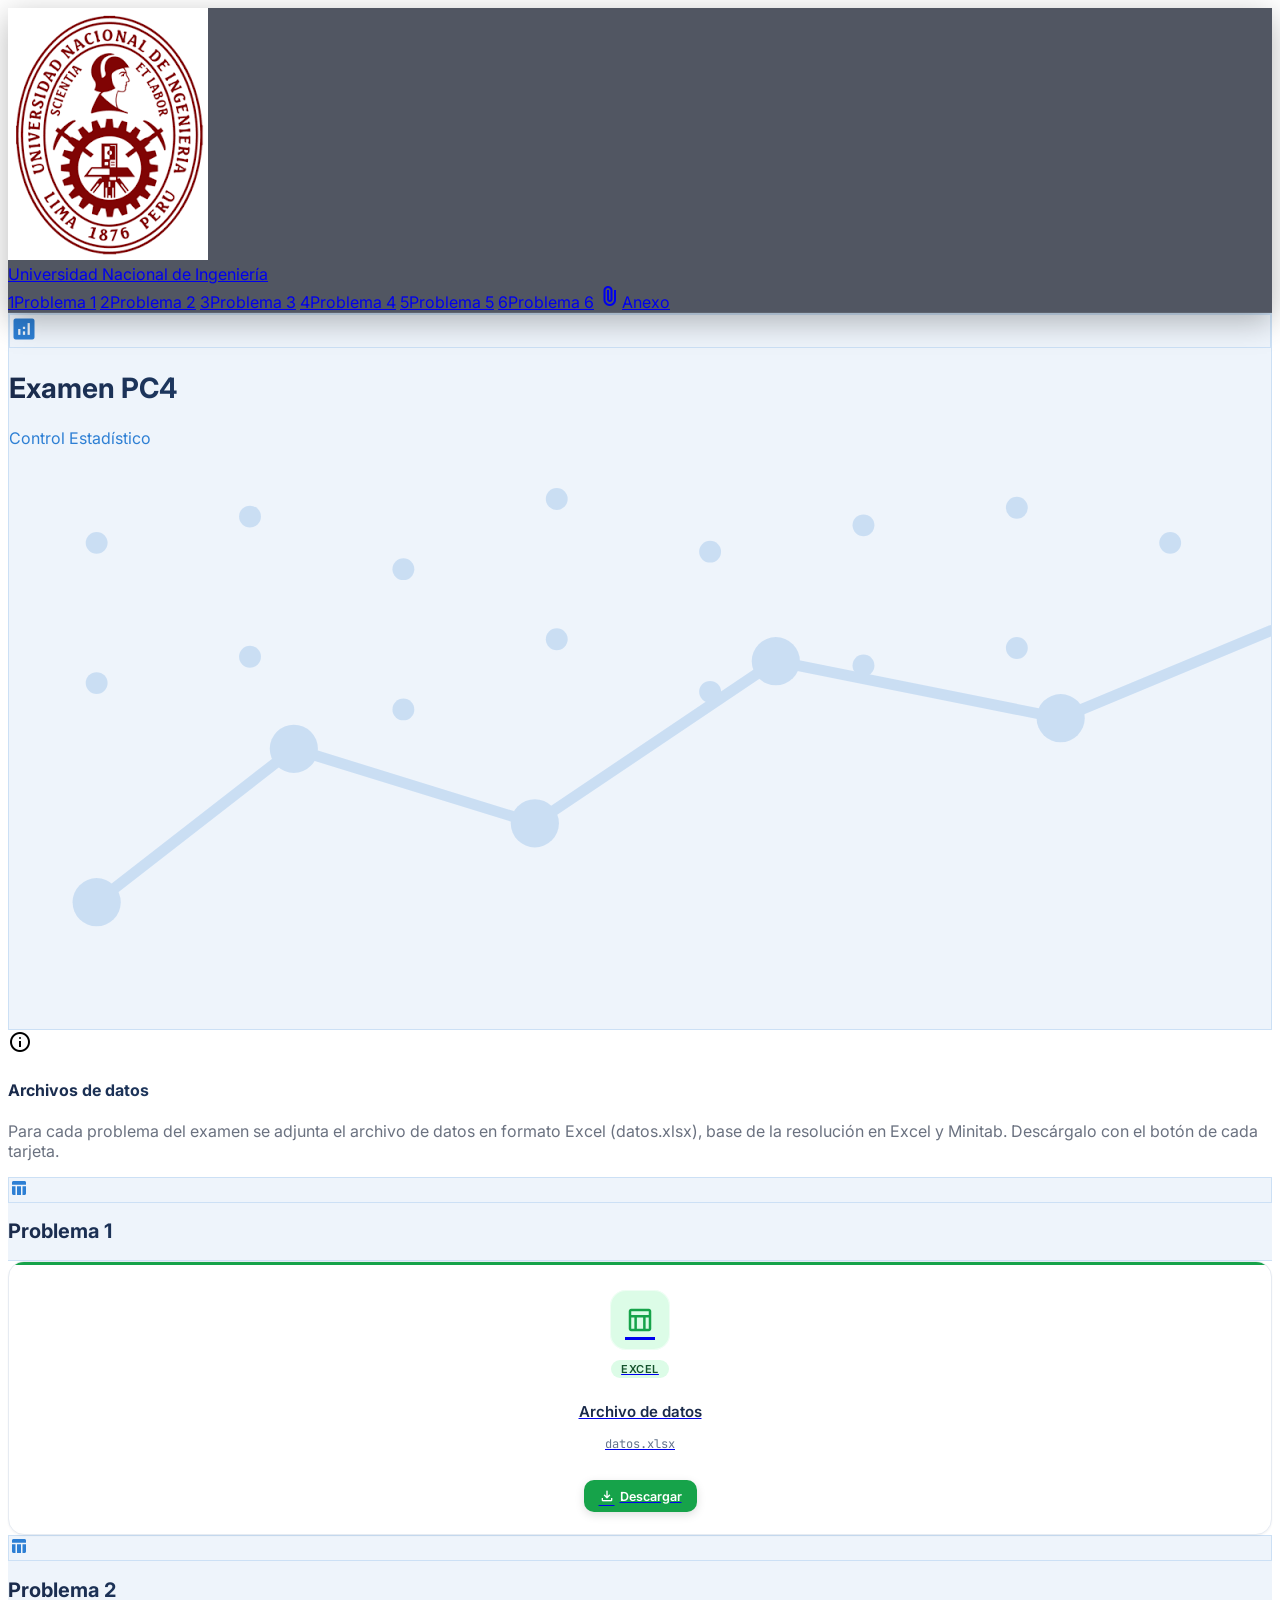
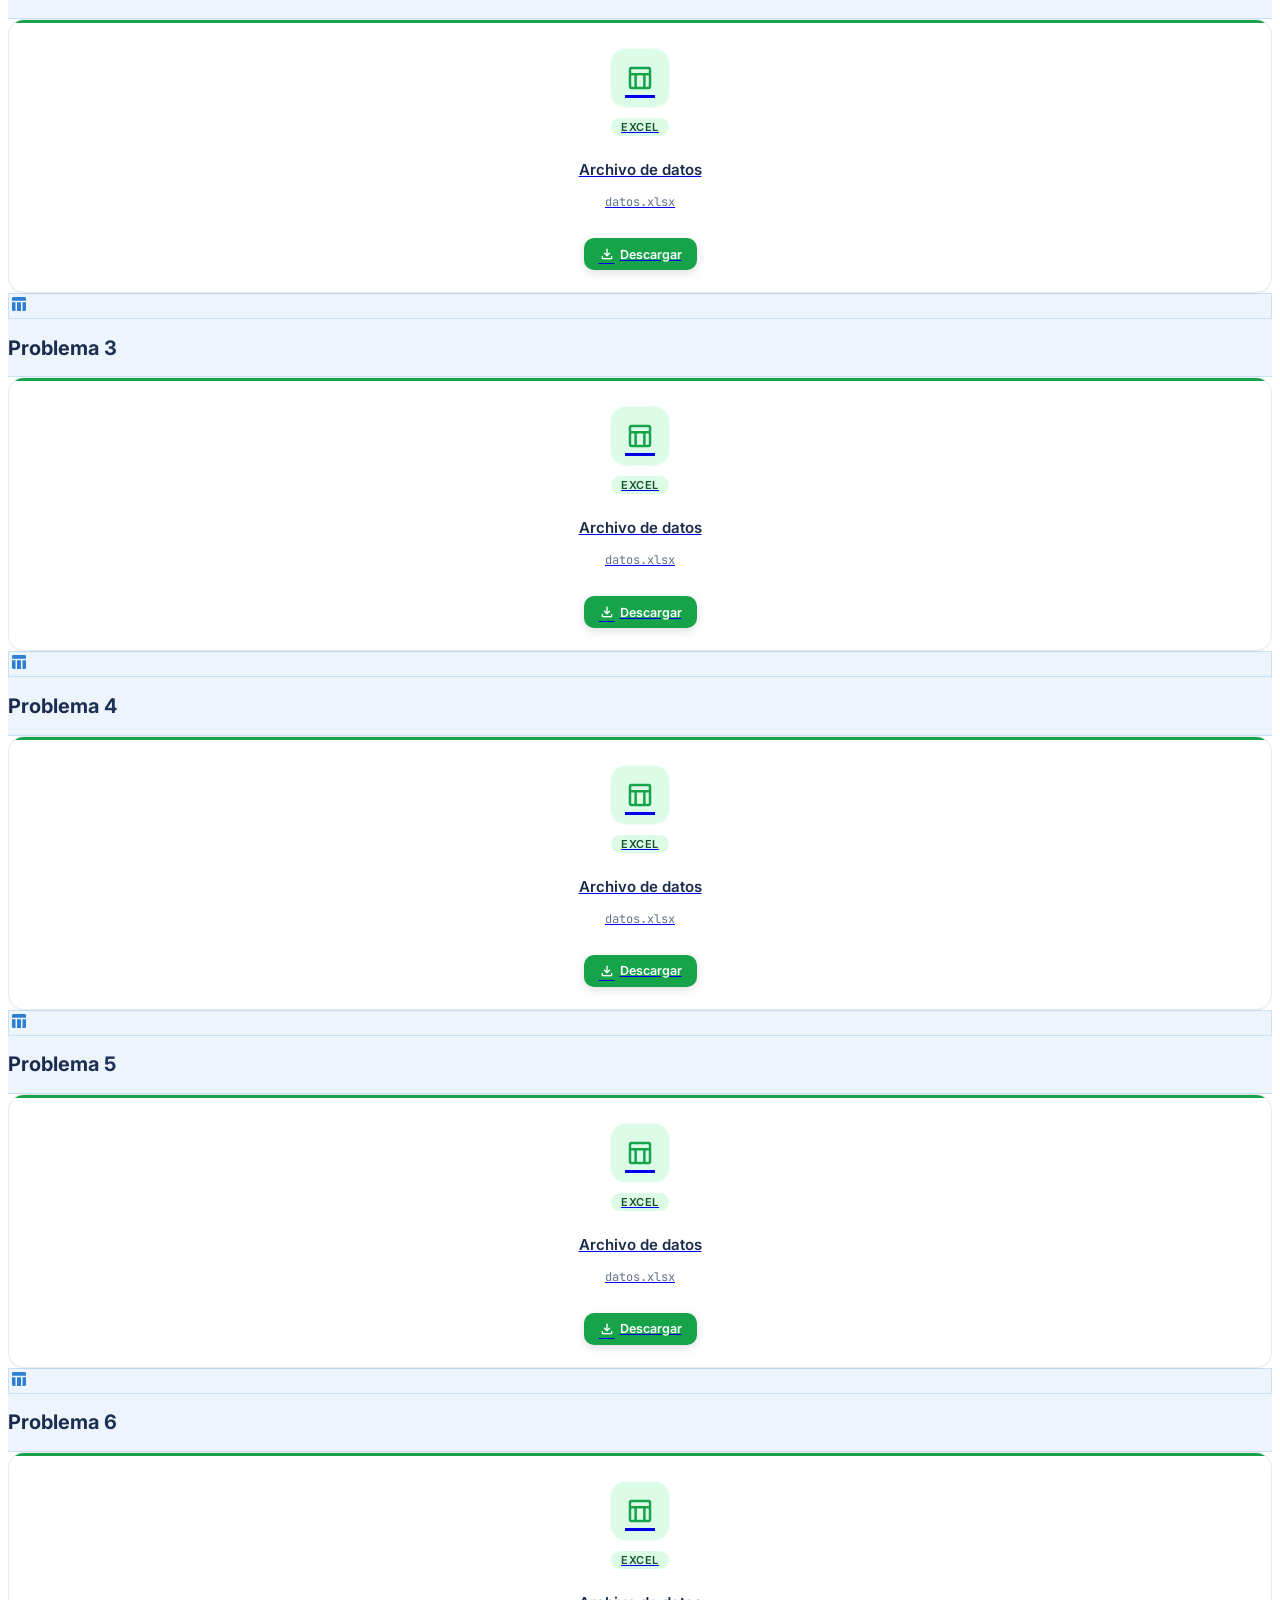
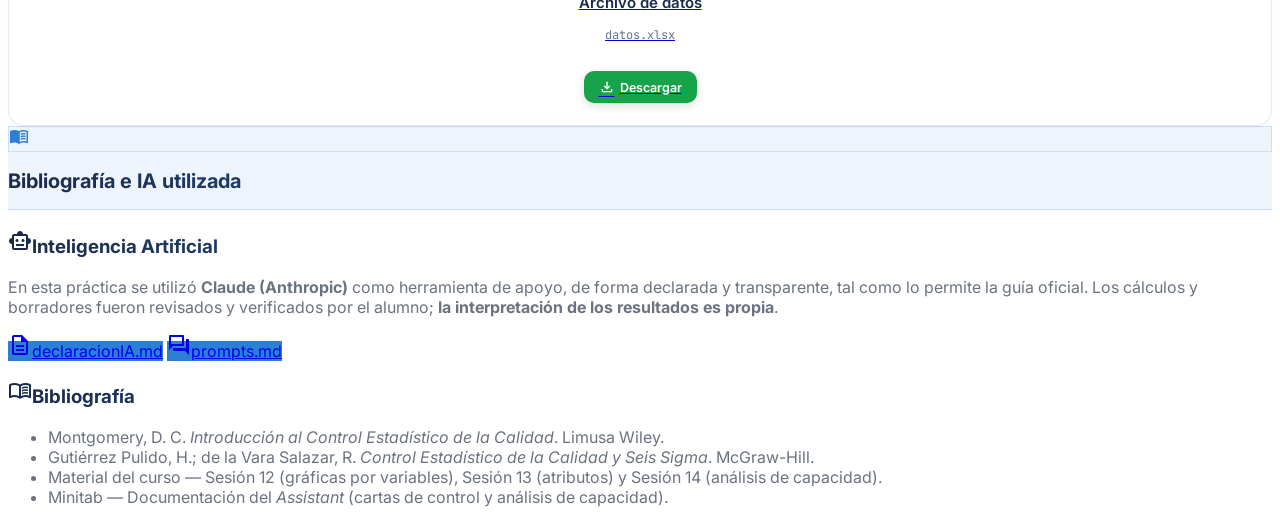
==== anexos.html @ 7f445eda "Portal web PC4 - Control Estadistico de Procesos (Excel y Minitab)" ====
<!DOCTYPE html><html class="light" lang="es"><head>
<meta charset="utf-8">
<meta content="width=device-width, initial-scale=1.0" name="viewport">
<title>Examen PC4 - Anexos | Control Estadístico</title>
<script src="https://cdn.tailwindcss.com?plugins=forms,container-queries"></script>
<link href="https://fonts.googleapis.com/css2?family=Material+Symbols+Outlined:wght,FILL@100..700,0..1&amp;display=swap" rel="stylesheet">
<link href="https://fonts.googleapis.com/css2?family=Inter:wght@400;500;600;700&amp;family=JetBrains+Mono:wght@400;500&amp;display=swap" rel="stylesheet">
<script id="tailwind-config">
        tailwind.config = {
            darkMode: "class",
            theme: {
                extend: {
                    "colors": {
                        "surface-dim": "#d9dadb",
                        "surface-container-highest": "#e1e3e4",
                        "surface-bright": "#f8f9fa",
                        "on-primary-fixed": "#410000",
                        "tertiary": "#053506",
                        "inverse-surface": "#2e3132",
                        "surface-container-high": "#e7e8e9",
                        "primary": "#610000",
                        "surface": "#f8f9fa",
                        "on-secondary-fixed-variant": "#114d5d",
                        "on-primary-fixed-variant": "#920703",
                        "on-secondary-fixed": "#001f28",
                        "primary-fixed-dim": "#ffb4a8",
                        "primary-container": "#8b0000",
                        "on-error-container": "#93000a",
                        "surface-tint": "#b52619",
                        "secondary-fixed": "#b6ebfe",
                        "primary-fixed": "#ffdad4",
                        "on-error": "#ffffff",
                        "on-tertiary-fixed": "#002201",
                        "secondary-container": "#b3e8fb",
                        "on-primary": "#ffffff",
                        "on-tertiary-fixed-variant": "#23501e",
                        "on-background": "#191c1d",
                        "tertiary-fixed": "#bcf0ae",
                        "secondary": "#306576",
                        "background": "#f8f9fa",
                        "on-surface": "#191c1d",
                        "tertiary-container": "#1f4c1b",
                        "surface-container": "#edeeef",
                        "tertiary-fixed-dim": "#a1d494",
                        "inverse-primary": "#ffb4a8",
                        "surface-variant": "#e1e3e4",
                        "on-secondary-container": "#34697a",
                        "error": "#ba1a1a",
                        "inverse-on-surface": "#f0f1f2",
                        "on-secondary": "#ffffff",
                        "surface-container-low": "#f3f4f5",
                        "outline": "#8e706b",
                        "on-tertiary": "#ffffff",
                        "outline-variant": "#e3beb8",
                        "error-container": "#ffdad6",
                        "on-tertiary-container": "#8abc7e",
                        "secondary-fixed-dim": "#9acee1",
                        "on-primary-container": "#ff907f",
                        "surface-container-lowest": "#ffffff",
                        "on-surface-variant": "#5a403c"
                    },
                    "borderRadius": { "DEFAULT": "0.125rem", "lg": "0.25rem", "xl": "0.5rem", "full": "0.75rem" },
                    "spacing": { "base": "8px", "md": "16px", "container-margin": "24px", "xs": "4px", "sm": "12px", "xl": "32px", "gutter": "16px", "lg": "24px" },
                    "fontFamily": {
                        "headline-lg-mobile": ["Inter"], "body-sm": ["Inter"], "display-lg": ["Inter"],
                        "headline-sm": ["Inter"], "label-md": ["Inter"], "headline-md": ["Inter"],
                        "title-lg": ["Inter"], "mono-data": ["JetBrains Mono"], "body-md": ["Inter"]
                    },
                    "fontSize": {
                        "headline-lg-mobile": ["28px", { "lineHeight": "36px", "fontWeight": "700" }],
                        "body-sm": ["14px", { "lineHeight": "20px", "fontWeight": "400" }],
                        "display-lg": ["36px", { "lineHeight": "44px", "letterSpacing": "-0.02em", "fontWeight": "700" }],
                        "headline-sm": ["20px", { "lineHeight": "28px", "fontWeight": "600" }],
                        "label-md": ["12px", { "lineHeight": "16px", "letterSpacing": "0.05em", "fontWeight": "500" }],
                        "headline-md": ["24px", { "lineHeight": "32px", "letterSpacing": "-0.01em", "fontWeight": "600" }],
                        "title-lg": ["18px", { "lineHeight": "24px", "fontWeight": "600" }],
                        "mono-data": ["13px", { "lineHeight": "18px", "fontWeight": "400" }],
                        "body-md": ["16px", { "lineHeight": "24px", "fontWeight": "400" }]
                    }
                }
            }
        }
    </script>
<style>
        .material-symbols-outlined { font-variation-settings: 'FILL' 0, 'wght' 400, 'GRAD' 0, 'opsz' 24; }
        body { font-family: 'Inter', sans-serif; }
    </style>
<link href="css/style.css" rel="stylesheet">
</head>
<body class="bg-background text-on-background font-body-md antialiased min-h-screen">
<!-- TopNavBar -->
<nav class="fixed top-0 left-0 right-0 z-40 bg-gray-900 border-b border-gray-700 flex items-center px-lg h-16">
<a class="flex items-center gap-sm shrink-0 no-underline" href="index.html">
<div class="w-9 h-9 rounded-full bg-white flex items-center justify-center p-0.5 shadow shrink-0">
<img alt="UNI Logo" class="w-full h-full object-contain rounded-full" src="imagenes/logo/uni.png"/>
</div>
<span class="font-bold text-white text-sm hidden lg:block">Universidad Nacional de Ingeniería</span>
</a>
<div class="h-6 w-px bg-gray-700 mx-md shrink-0"></div>
<div class="flex items-center gap-xs overflow-x-auto">
<a class="flex items-center gap-xs px-sm py-[6px] rounded-lg text-gray-400 hover:text-white hover:bg-white/5 font-medium text-sm uppercase transition-all duration-150 shrink-0" href="problema1.html"><span class="w-6 h-6 rounded-full bg-gray-700 text-gray-300 flex items-center justify-center font-bold text-xs shrink-0">1</span>Problema 1</a>
<a class="flex items-center gap-xs px-sm py-[6px] rounded-lg text-gray-400 hover:text-white hover:bg-white/5 font-medium text-sm uppercase transition-all duration-150 shrink-0" href="problema2.html"><span class="w-6 h-6 rounded-full bg-gray-700 text-gray-300 flex items-center justify-center font-bold text-xs shrink-0">2</span>Problema 2</a>
<a class="flex items-center gap-xs px-sm py-[6px] rounded-lg text-gray-400 hover:text-white hover:bg-white/5 font-medium text-sm uppercase transition-all duration-150 shrink-0" href="problema3.html"><span class="w-6 h-6 rounded-full bg-gray-700 text-gray-300 flex items-center justify-center font-bold text-xs shrink-0">3</span>Problema 3</a>
<a class="flex items-center gap-xs px-sm py-[6px] rounded-lg text-gray-400 hover:text-white hover:bg-white/5 font-medium text-sm uppercase transition-all duration-150 shrink-0" href="problema4.html"><span class="w-6 h-6 rounded-full bg-gray-700 text-gray-300 flex items-center justify-center font-bold text-xs shrink-0">4</span>Problema 4</a>
<a class="flex items-center gap-xs px-sm py-[6px] rounded-lg text-gray-400 hover:text-white hover:bg-white/5 font-medium text-sm uppercase transition-all duration-150 shrink-0" href="problema5.html"><span class="w-6 h-6 rounded-full bg-gray-700 text-gray-300 flex items-center justify-center font-bold text-xs shrink-0">5</span>Problema 5</a>
<a class="flex items-center gap-xs px-sm py-[6px] rounded-lg text-gray-400 hover:text-white hover:bg-white/5 font-medium text-sm uppercase transition-all duration-150 shrink-0" href="problema6.html"><span class="w-6 h-6 rounded-full bg-gray-700 text-gray-300 flex items-center justify-center font-bold text-xs shrink-0">6</span>Problema 6</a>
<a class="flex items-center gap-xs px-sm py-[6px] rounded-lg bg-[#b3e8fb] text-gray-900 font-semibold text-sm uppercase transition-all duration-150 shrink-0" href="anexos.html"><span class="material-symbols-outlined text-[16px]">attach_file</span>Anexo</a>
</div>
</nav>
<!-- Main Content Area -->
<main class="pt-16 px-container-margin pb-container-margin md:px-xl md:pb-xl space-y-xl">
<!-- Banner -->
<div class="relative rounded-xl overflow-hidden mb-xl flex items-center" style="background: #eef4fb; min-height: 128px; border: 1px solid #cce0f5;">
<div class="w-14 h-14 rounded-full bg-white shadow flex items-center justify-center mx-lg shrink-0" style="border: 1px solid #cce0f5;">
<span class="material-symbols-outlined" style="font-size: 28px; color: #2d7fd4; font-variation-settings: 'FILL' 1;">analytics</span>
</div>
<div class="flex-1 py-lg pr-lg">
<h2 class="font-bold text-[#1a2a4a] leading-tight mb-xs gradient-title" style="font-size: 28px;">Examen PC4</h2>
<p class="font-semibold mb-1" style="color: #2d7fd4; font-size: 16px;">Control Estadístico</p>
<div class="h-0.5 mb-2" style="width: 36px; background: #2d7fd4;"></div></div>
<div class="absolute right-0 top-0 h-full w-72 overflow-hidden pointer-events-none" style="opacity: 0.18;">
<svg viewBox="0 0 288 128" fill="none" xmlns="http://www.w3.org/2000/svg" class="w-full h-full">
<circle cx="20" cy="18" r="2.5" fill="#2d7fd4"/><circle cx="55" cy="12" r="2.5" fill="#2d7fd4"/><circle cx="90" cy="24" r="2.5" fill="#2d7fd4"/><circle cx="125" cy="8" r="2.5" fill="#2d7fd4"/><circle cx="160" cy="20" r="2.5" fill="#2d7fd4"/><circle cx="195" cy="14" r="2.5" fill="#2d7fd4"/><circle cx="230" cy="10" r="2.5" fill="#2d7fd4"/><circle cx="265" cy="18" r="2.5" fill="#2d7fd4"/>
<circle cx="20" cy="50" r="2.5" fill="#2d7fd4"/><circle cx="55" cy="44" r="2.5" fill="#2d7fd4"/><circle cx="90" cy="56" r="2.5" fill="#2d7fd4"/><circle cx="125" cy="40" r="2.5" fill="#2d7fd4"/><circle cx="160" cy="52" r="2.5" fill="#2d7fd4"/><circle cx="195" cy="46" r="2.5" fill="#2d7fd4"/><circle cx="230" cy="42" r="2.5" fill="#2d7fd4"/>
<polyline points="20,100 65,65 120,82 175,45 240,58 288,38" stroke="#2d7fd4" stroke-width="2.5" stroke-linecap="round" stroke-linejoin="round"/>
<circle cx="20" cy="100" r="5.5" fill="#2d7fd4"/><circle cx="65" cy="65" r="5.5" fill="#2d7fd4"/><circle cx="120" cy="82" r="5.5" fill="#2d7fd4"/><circle cx="175" cy="45" r="5.5" fill="#2d7fd4"/><circle cx="240" cy="58" r="5.5" fill="#2d7fd4"/>
</svg>
</div>
</div>
<div class="grid grid-cols-12 gap-lg">
<!-- Information Callout -->
<div class="col-span-12">
<div class="bg-[#2d7fd4]/5 border-l-4 border-[#2d7fd4] p-md flex items-start gap-md">
<span class="material-symbols-outlined text-[#2d7fd4] mt-xs">info</span>
<div>
<h4 class="font-title-lg text-title-lg text-[#1a2a4a] font-bold gradient-title">Archivos de datos</h4>
<p class="text-body-sm text-on-surface-variant max-w-4xl">
    Para cada problema del examen se adjunta el archivo de datos en formato Excel
    (<span class="font-mono-data text-xs bg-surface-container-high px-1">datos.xlsx</span>),
    base de la resolución en Excel y Minitab. Descárgalo con el botón de cada tarjeta.
</p>
</div>
</div>
</div>
<div class="col-span-12 space-y-xl">
<!-- Problema 1 -->
<section class="bg-white border border-outline-variant rounded shadow-sm overflow-hidden">
    <div class="flex items-center gap-md px-lg py-md" style="background: #eef4fb; border-bottom: 1px solid #cce0f5;">
        <div class="w-10 h-10 rounded-full bg-white shadow flex items-center justify-center shrink-0" style="border: 1px solid #cce0f5;">
            <span class="material-symbols-outlined" style="font-size: 20px; color: #2d7fd4; font-variation-settings: 'FILL' 1;">table_chart</span>
        </div>
        <h2 class="font-bold text-[#1a2a4a] gradient-title" style="font-size: 20px;">Problema 1</h2>
    </div>
<div class="p-lg grid grid-cols-1 sm:grid-cols-2 lg:grid-cols-3 gap-lg">
<!-- Archivo Excel -->
<a href="imagenes/problema1/datos.xlsx" download class="tool-card asset-card no-underline" data-tool="excel">
    <div class="asset-card__icon"><span class="material-symbols-outlined">table_chart</span></div>
    <span class="tool-badge excel">Excel</span>
    <div>
        <p class="asset-card__title">Archivo de datos</p>
        <p class="asset-card__file">datos.xlsx</p>
    </div>
    <div class="asset-card__actions">
        <span class="asset-btn asset-btn--primary"><span class="material-symbols-outlined">download</span>Descargar</span>
    </div>
</a>
</div>
</section>
<!-- Problema 2 -->
<section class="bg-white border border-outline-variant rounded shadow-sm overflow-hidden">
    <div class="flex items-center gap-md px-lg py-md" style="background: #eef4fb; border-bottom: 1px solid #cce0f5;">
        <div class="w-10 h-10 rounded-full bg-white shadow flex items-center justify-center shrink-0" style="border: 1px solid #cce0f5;">
            <span class="material-symbols-outlined" style="font-size: 20px; color: #2d7fd4; font-variation-settings: 'FILL' 1;">table_chart</span>
        </div>
        <h2 class="font-bold text-[#1a2a4a] gradient-title" style="font-size: 20px;">Problema 2</h2>
    </div>
<div class="p-lg grid grid-cols-1 sm:grid-cols-2 lg:grid-cols-3 gap-lg">
<!-- Archivo Excel -->
<a href="imagenes/problema2/datos.xlsx" download class="tool-card asset-card no-underline" data-tool="excel">
    <div class="asset-card__icon"><span class="material-symbols-outlined">table_chart</span></div>
    <span class="tool-badge excel">Excel</span>
    <div>
        <p class="asset-card__title">Archivo de datos</p>
        <p class="asset-card__file">datos.xlsx</p>
    </div>
    <div class="asset-card__actions">
        <span class="asset-btn asset-btn--primary"><span class="material-symbols-outlined">download</span>Descargar</span>
    </div>
</a>
</div>
</section>
<!-- Problema 3 -->
<section class="bg-white border border-outline-variant rounded shadow-sm overflow-hidden">
    <div class="flex items-center gap-md px-lg py-md" style="background: #eef4fb; border-bottom: 1px solid #cce0f5;">
        <div class="w-10 h-10 rounded-full bg-white shadow flex items-center justify-center shrink-0" style="border: 1px solid #cce0f5;">
            <span class="material-symbols-outlined" style="font-size: 20px; color: #2d7fd4; font-variation-settings: 'FILL' 1;">table_chart</span>
        </div>
        <h2 class="font-bold text-[#1a2a4a] gradient-title" style="font-size: 20px;">Problema 3</h2>
    </div>
<div class="p-lg grid grid-cols-1 sm:grid-cols-2 lg:grid-cols-3 gap-lg">
<!-- Archivo Excel -->
<a href="imagenes/problema3/datos.xlsx" download class="tool-card asset-card no-underline" data-tool="excel">
    <div class="asset-card__icon"><span class="material-symbols-outlined">table_chart</span></div>
    <span class="tool-badge excel">Excel</span>
    <div>
        <p class="asset-card__title">Archivo de datos</p>
        <p class="asset-card__file">datos.xlsx</p>
    </div>
    <div class="asset-card__actions">
        <span class="asset-btn asset-btn--primary"><span class="material-symbols-outlined">download</span>Descargar</span>
    </div>
</a>
</div>
</section>
<!-- Problema 4 -->
<section class="bg-white border border-outline-variant rounded shadow-sm overflow-hidden">
    <div class="flex items-center gap-md px-lg py-md" style="background: #eef4fb; border-bottom: 1px solid #cce0f5;">
        <div class="w-10 h-10 rounded-full bg-white shadow flex items-center justify-center shrink-0" style="border: 1px solid #cce0f5;">
            <span class="material-symbols-outlined" style="font-size: 20px; color: #2d7fd4; font-variation-settings: 'FILL' 1;">table_chart</span>
        </div>
        <h2 class="font-bold text-[#1a2a4a] gradient-title" style="font-size: 20px;">Problema 4</h2>
    </div>
<div class="p-lg grid grid-cols-1 sm:grid-cols-2 lg:grid-cols-3 gap-lg">
<!-- Archivo Excel -->
<a href="imagenes/problema4/datos.xlsx" download class="tool-card asset-card no-underline" data-tool="excel">
    <div class="asset-card__icon"><span class="material-symbols-outlined">table_chart</span></div>
    <span class="tool-badge excel">Excel</span>
    <div>
        <p class="asset-card__title">Archivo de datos</p>
        <p class="asset-card__file">datos.xlsx</p>
    </div>
    <div class="asset-card__actions">
        <span class="asset-btn asset-btn--primary"><span class="material-symbols-outlined">download</span>Descargar</span>
    </div>
</a>
</div>
</section>
<!-- Problema 5 -->
<section class="bg-white border border-outline-variant rounded shadow-sm overflow-hidden">
    <div class="flex items-center gap-md px-lg py-md" style="background: #eef4fb; border-bottom: 1px solid #cce0f5;">
        <div class="w-10 h-10 rounded-full bg-white shadow flex items-center justify-center shrink-0" style="border: 1px solid #cce0f5;">
            <span class="material-symbols-outlined" style="font-size: 20px; color: #2d7fd4; font-variation-settings: 'FILL' 1;">table_chart</span>
        </div>
        <h2 class="font-bold text-[#1a2a4a] gradient-title" style="font-size: 20px;">Problema 5</h2>
    </div>
<div class="p-lg grid grid-cols-1 sm:grid-cols-2 lg:grid-cols-3 gap-lg">
<!-- Archivo Excel -->
<a href="imagenes/problema5/datos.xlsx" download class="tool-card asset-card no-underline" data-tool="excel">
    <div class="asset-card__icon"><span class="material-symbols-outlined">table_chart</span></div>
    <span class="tool-badge excel">Excel</span>
    <div>
        <p class="asset-card__title">Archivo de datos</p>
        <p class="asset-card__file">datos.xlsx</p>
    </div>
    <div class="asset-card__actions">
        <span class="asset-btn asset-btn--primary"><span class="material-symbols-outlined">download</span>Descargar</span>
    </div>
</a>
</div>
</section>
<!-- Problema 6 -->
<section class="bg-white border border-outline-variant rounded shadow-sm overflow-hidden">
    <div class="flex items-center gap-md px-lg py-md" style="background: #eef4fb; border-bottom: 1px solid #cce0f5;">
        <div class="w-10 h-10 rounded-full bg-white shadow flex items-center justify-center shrink-0" style="border: 1px solid #cce0f5;">
            <span class="material-symbols-outlined" style="font-size: 20px; color: #2d7fd4; font-variation-settings: 'FILL' 1;">table_chart</span>
        </div>
        <h2 class="font-bold text-[#1a2a4a] gradient-title" style="font-size: 20px;">Problema 6</h2>
    </div>
<div class="p-lg grid grid-cols-1 sm:grid-cols-2 lg:grid-cols-3 gap-lg">
<!-- Archivo Excel -->
<a href="imagenes/problema6/datos.xlsx" download class="tool-card asset-card no-underline" data-tool="excel">
    <div class="asset-card__icon"><span class="material-symbols-outlined">table_chart</span></div>
    <span class="tool-badge excel">Excel</span>
    <div>
        <p class="asset-card__title">Archivo de datos</p>
        <p class="asset-card__file">datos.xlsx</p>
    </div>
    <div class="asset-card__actions">
        <span class="asset-btn asset-btn--primary"><span class="material-symbols-outlined">download</span>Descargar</span>
    </div>
</a>
</div>
</section>
<!-- Bibliografía e IA utilizada -->
<section class="bg-white border border-outline-variant rounded shadow-sm overflow-hidden">
    <div class="flex items-center gap-md px-lg py-md" style="background: #eef4fb; border-bottom: 1px solid #cce0f5;">
        <div class="w-10 h-10 rounded-full bg-white shadow flex items-center justify-center shrink-0" style="border: 1px solid #cce0f5;">
            <span class="material-symbols-outlined" style="font-size: 20px; color: #2d7fd4; font-variation-settings: 'FILL' 1;">menu_book</span>
        </div>
        <h2 class="font-bold text-[#1a2a4a] gradient-title" style="font-size: 20px;">Bibliografía e IA utilizada</h2>
    </div>
    <div class="p-lg space-y-lg">
        <!-- IA -->
        <div>
            <h3 class="font-semibold text-[#1a2a4a] mb-sm flex items-center gap-xs"><span class="material-symbols-outlined text-[18px]" style="color:#2d7fd4;">smart_toy</span>Inteligencia Artificial</h3>
            <p class="text-body-sm text-on-surface-variant max-w-4xl mb-sm">
                En esta práctica se utilizó <strong>Claude (Anthropic)</strong> como herramienta de
                apoyo, de forma declarada y transparente, tal como lo permite la guía oficial. Los
                cálculos y borradores fueron revisados y verificados por el alumno; <strong>la
                interpretación de los resultados es propia</strong>.
            </p>
            <div class="flex flex-wrap gap-sm">
                <a href="prompts/declaracionIA.md" class="no-underline inline-flex items-center gap-xs px-sm py-[6px] rounded-lg text-white text-sm font-medium" style="background:#2d7fd4;"><span class="material-symbols-outlined text-[16px]">description</span>declaracionIA.md</a>
                <a href="prompts/prompts.md" class="no-underline inline-flex items-center gap-xs px-sm py-[6px] rounded-lg text-white text-sm font-medium" style="background:#2d7fd4;"><span class="material-symbols-outlined text-[16px]">forum</span>prompts.md</a>
            </div>
        </div>
        <!-- Bibliografía -->
        <div>
            <h3 class="font-semibold text-[#1a2a4a] mb-sm flex items-center gap-xs"><span class="material-symbols-outlined text-[18px]" style="color:#2d7fd4;">menu_book</span>Bibliografía</h3>
            <ul class="list-disc pl-6 text-body-sm text-on-surface-variant space-y-1 max-w-4xl">
                <li>Montgomery, D. C. <em>Introducción al Control Estadístico de la Calidad</em>. Limusa Wiley.</li>
                <li>Gutiérrez Pulido, H.; de la Vara Salazar, R. <em>Control Estadístico de la Calidad y Seis Sigma</em>. McGraw-Hill.</li>
                <li>Material del curso — Sesión 12 (gráficas por variables), Sesión 13 (atributos) y Sesión 14 (análisis de capacidad).</li>
                <li>Minitab — Documentación del <em>Assistant</em> (cartas de control y análisis de capacidad).</li>
            </ul>
        </div>
    </div>
</section>
</div>
</div>
</main>
<script src="js/main.js"></script>
</body></html>
---- css/style.css ----
/* Estilos personalizados adicionales al tema de Tailwind */

/* Lightbox para imágenes del examen */
.img-lightbox {
    cursor: zoom-in;
    transition: transform 0.2s ease, box-shadow 0.2s ease;
}
.img-lightbox:hover {
    transform: scale(1.02);
    box-shadow: 0 8px 24px rgba(0,0,0,0.15);
}

/* Overlay del lightbox */
#lightbox-overlay {
    display: none;
    position: fixed;
    inset: 0;
    background: rgba(0,0,0,0.85);
    z-index: 9999;
    align-items: center;
    justify-content: center;
    cursor: zoom-out;
}
#lightbox-overlay.active {
    display: flex;
}
#lightbox-overlay img {
    max-width: 90vw;
    max-height: 90vh;
    object-fit: contain;
    border-radius: 8px;
    box-shadow: 0 20px 60px rgba(0,0,0,0.5);
}

/* Placeholder cuando no hay imagen */
.img-placeholder {
    background: #edeeef;
    border: 2px dashed #c0c8d0;
    border-radius: 8px;
    display: flex;
    flex-direction: column;
    align-items: center;
    justify-content: center;
    gap: 8px;
    color: #6b7280;
    font-family: Inter, sans-serif;
    font-size: 14px;
    min-height: 200px;
}

/* Neutralizar los tonos rojizos del tema Material heredado */
.text-on-surface-variant { color: #6b7280 !important; }
.border-outline-variant   { border-color: #e2e8f0 !important; }
.border-outline           { border-color: #cbd5e1 !important; }
.text-on-surface-variant.dark,
.dark .text-on-surface-variant { color: #94a3b8 !important; }

/* Etiquetas de herramienta */
.tool-badge {
    display: inline-flex;
    align-items: center;
    gap: 4px;
    padding: 2px 10px;
    border-radius: 999px;
    font-size: 11px;
    font-weight: 600;
    letter-spacing: 0.05em;
    text-transform: uppercase;
}
.tool-badge.excel   { background: #dcfce7; color: #14532d; }
.tool-badge.minitab { background: #ede9fe; color: #4c1d95; }

/* Wrapper e icono de descarga por imagen */
.img-wrapper {
    position: relative;
    display: block;
    width: 100%;
}
.img-download-btn {
    position: absolute;
    top: 4px;
    right: 4px;
    background: rgba(0, 0, 0, 0.55);
    color: white;
    border-radius: 5px;
    padding: 2px 4px;
    opacity: 0;
    transition: opacity 0.2s ease;
    display: flex;
    align-items: center;
    justify-content: center;
    text-decoration: none;
    line-height: 1;
}
.img-wrapper:hover .img-download-btn {
    opacity: 1;
}
.img-download-btn .material-symbols-outlined {
    font-size: 14px !important;
}

/* ============================================================
   MEJORAS VISUALES — inspiradas en Cult UI (cult-ui.com)
   Nav tipo dock, tarjetas con brillo y títulos con degradado.
   100% compatible con el sitio HTML estático (sin React).
   ============================================================ */

/* ---- Barra de navegación: cristal esmerilado + dock ---- */
nav.fixed {
    background: rgba(15, 22, 38, 0.72) !important;
    backdrop-filter: blur(14px); -webkit-backdrop-filter: blur(14px);
    border-bottom: 1px solid rgba(255, 255, 255, 0.08) !important;
    box-shadow: 0 8px 30px rgba(0, 0, 0, 0.28);
}
nav.fixed a[href$=".html"] {
    transition: transform 0.28s cubic-bezier(0.22, 1, 0.36, 1), box-shadow 0.28s ease, background-color 0.2s ease;
    will-change: transform;
}
/* efecto dock: el enlace bajo el cursor se eleva y crece */
nav.fixed a[href$=".html"]:hover {
    transform: translateY(-3px) scale(1.07);
    box-shadow: 0 8px 20px rgba(45, 127, 212, 0.4);
}

/* ---- Tarjetas de herramientas: brillo al pasar el mouse (texture-card) ---- */
.tool-card {
    position: relative; overflow: hidden;
    transition: transform 0.3s cubic-bezier(0.22, 1, 0.36, 1), box-shadow 0.3s ease;
}
.tool-card:hover {
    transform: translateY(-4px);
    box-shadow: 0 14px 30px rgba(0, 0, 0, 0.13);
}
/* Barra de acento superior por herramienta (usa variable CSS, no choca con Tailwind) */
.tool-card::before {
    content: ''; position: absolute; top: 0; left: 0; right: 0; height: 3px;
    background: var(--accent, #cbd5e1); z-index: 3; pointer-events: none;
}
/* Brillo diagonal al pasar el mouse (texture-card) */
.tool-card::after {
    content: ''; position: absolute; top: 0; left: -130%;
    width: 55%; height: 100%;
    background: linear-gradient(120deg, transparent, rgba(255, 255, 255, 0.6), transparent);
    transform: skewX(-20deg); pointer-events: none; z-index: 2;
}
.tool-card:hover::after { animation: toolSweep 0.9s ease forwards; }
@keyframes toolSweep { to { left: 145%; } }
.tool-card[data-tool="excel"]   { --accent: #16a34a; --tint: #dcfce7; }
.tool-card[data-tool="minitab"] { --accent: #7c3aed; --tint: #ede9fe; }

/* ---- Tarjetas de anexos (descargas de scripts y datos) ---- */
.asset-card {
    background: #ffffff;
    border: 1px solid #e6ebf2;
    border-radius: 16px;
    box-shadow: 0 1px 2px rgba(16, 24, 40, 0.05);
    display: flex;
    flex-direction: column;
    align-items: center;
    text-align: center;
    gap: 10px;
    padding: 28px 20px 22px;
}
/* el icono va en un badge redondeado tintado con el color de la herramienta */
.asset-card__icon {
    width: 60px; height: 60px;
    border-radius: 16px;
    display: flex; align-items: center; justify-content: center;
    background: var(--tint, #eef4fb);
    color: var(--accent, #2d7fd4);
    box-shadow: inset 0 0 0 1px rgba(255, 255, 255, 0.55);
    transition: transform 0.3s cubic-bezier(0.22, 1, 0.36, 1);
}
.asset-card:hover .asset-card__icon { transform: translateY(-2px) scale(1.07) rotate(-4deg); }
.asset-card__icon .material-symbols-outlined { font-size: 30px; }
.asset-card__title { font-weight: 600; color: #1a2a4a; font-size: 15px; line-height: 1.2; }
.asset-card__file  { font-family: 'JetBrains Mono', monospace; font-size: 12px; color: #64748b; margin-top: 2px; }
.asset-card__actions { display: flex; gap: 8px; margin-top: 6px; flex-wrap: wrap; justify-content: center; }

/* botones de las tarjetas de anexo */
.asset-btn {
    display: inline-flex; align-items: center; gap: 5px;
    padding: 7px 14px; border-radius: 10px;
    font-size: 12.5px; font-weight: 600;
    cursor: pointer; text-decoration: none;
    border: 1px solid transparent;
    transition: background-color 0.18s ease, transform 0.18s ease, box-shadow 0.18s ease, color 0.18s ease, filter 0.18s ease;
}
.asset-btn .material-symbols-outlined { font-size: 16px; }
.asset-btn--primary { background: var(--accent, #2d7fd4); color: #fff; box-shadow: 0 3px 10px rgba(0, 0, 0, 0.13); }
.asset-btn--primary:hover { filter: brightness(1.08); transform: translateY(-1px); }
.asset-btn--ghost { background: #fff; color: #475569; border-color: #e2e8f0; }
.asset-btn--ghost:hover { background: #f1f5f9; color: #1a2a4a; transform: translateY(-1px); }

/* ---- Títulos con degradado animado (gradient-heading) ---- */
.gradient-title,
h1.text-\[\#1a2a4a\], h2.text-\[\#1a2a4a\],
h3.text-\[\#1a2a4a\], h4.text-\[\#1a2a4a\] {
    background: linear-gradient(100deg, #1a2a4a 0%, #2d7fd4 45%, #4a9eff 55%, #1a2a4a 100%);
    background-size: 200% auto;
    -webkit-background-clip: text; background-clip: text;
    -webkit-text-fill-color: transparent !important; color: transparent;
    animation: shineTitle 7s linear infinite;
}
@keyframes shineTitle { to { background-position: 200% center; } }

/* ---- Aparición suave al hacer scroll (motion) ---- */
.fx-reveal { opacity: 0; transform: translateY(26px); transition: opacity 0.7s cubic-bezier(0.22, 1, 0.36, 1), transform 0.7s cubic-bezier(0.22, 1, 0.36, 1); }
.fx-reveal.is-visible { opacity: 1; transform: translateY(0); }

@media (prefers-reduced-motion: reduce) {
    nav.fixed a[href$=".html"], .tool-card, .asset-card__icon { transition: none !important; }
    .tool-card::after, .gradient-title { animation: none !important; }
    .asset-card:hover .asset-card__icon { transform: none !important; }
    .fx-reveal { opacity: 1 !important; transform: none !important; }
}
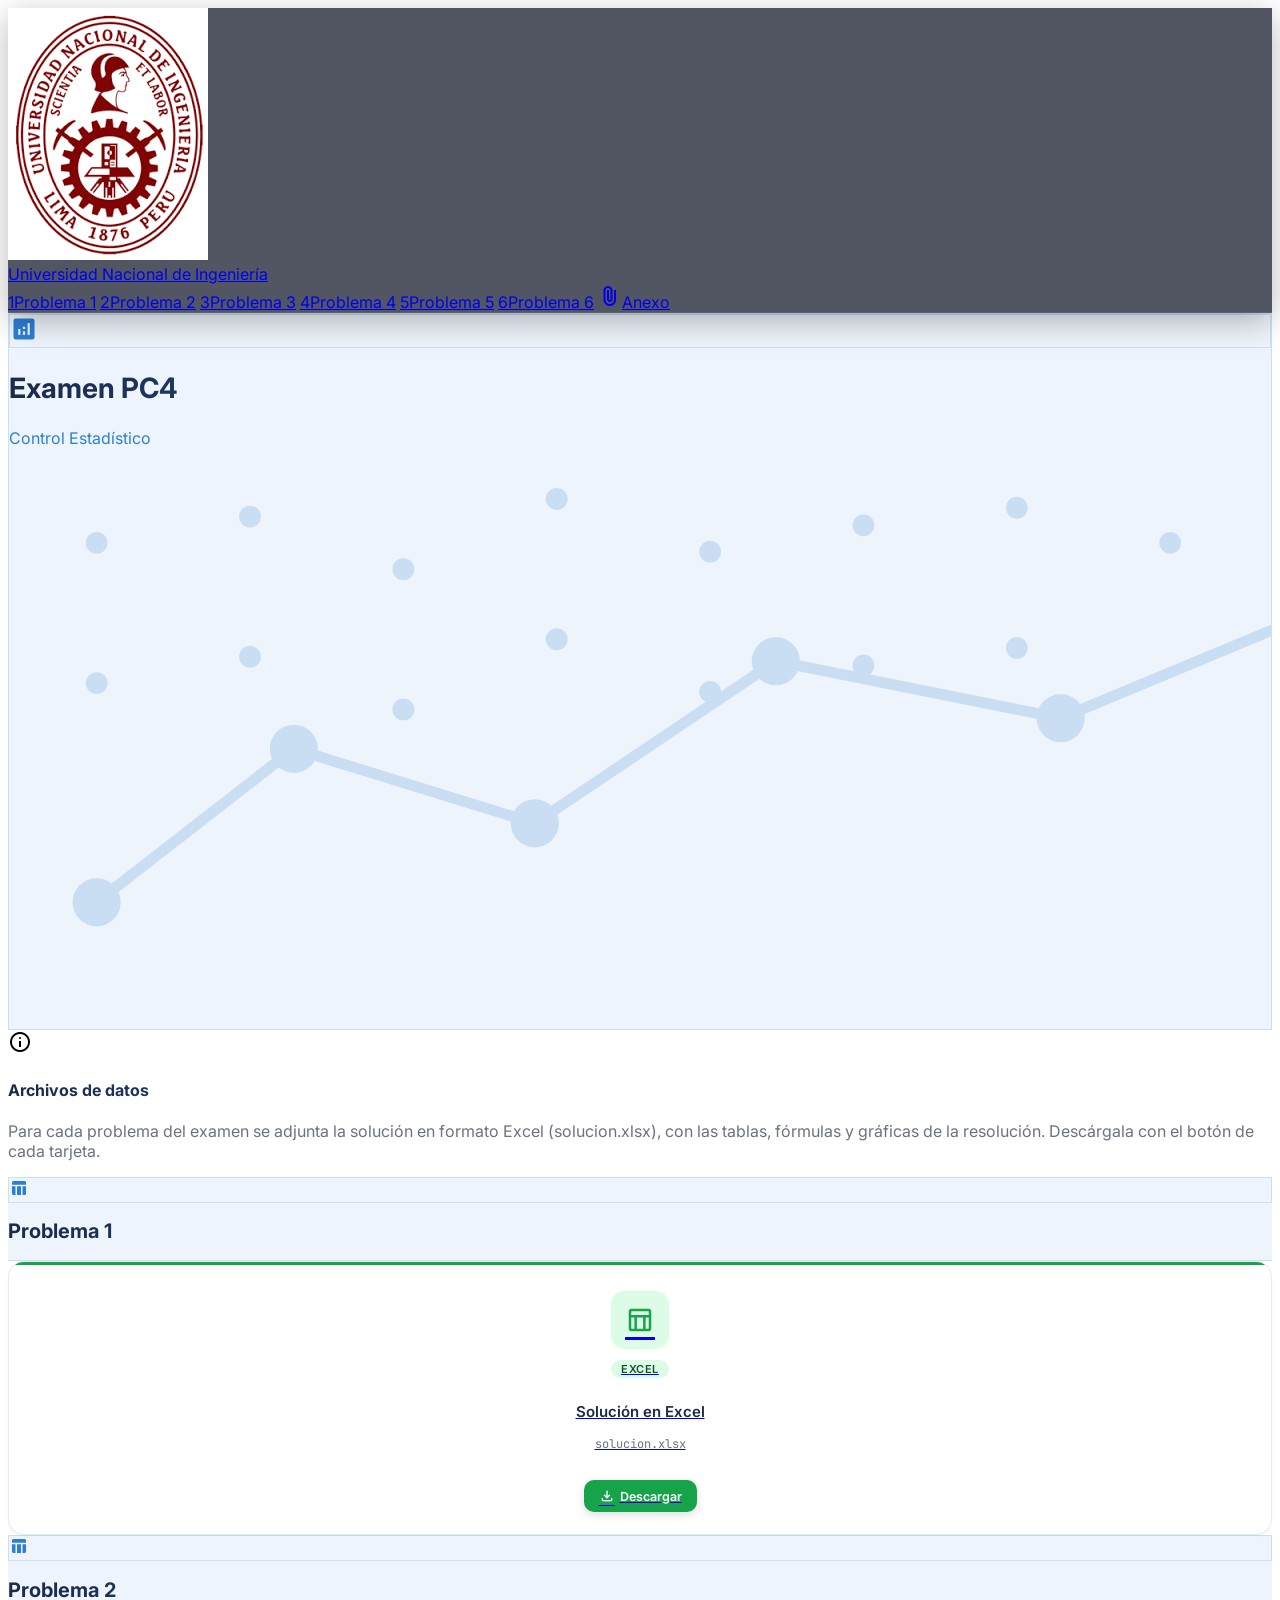
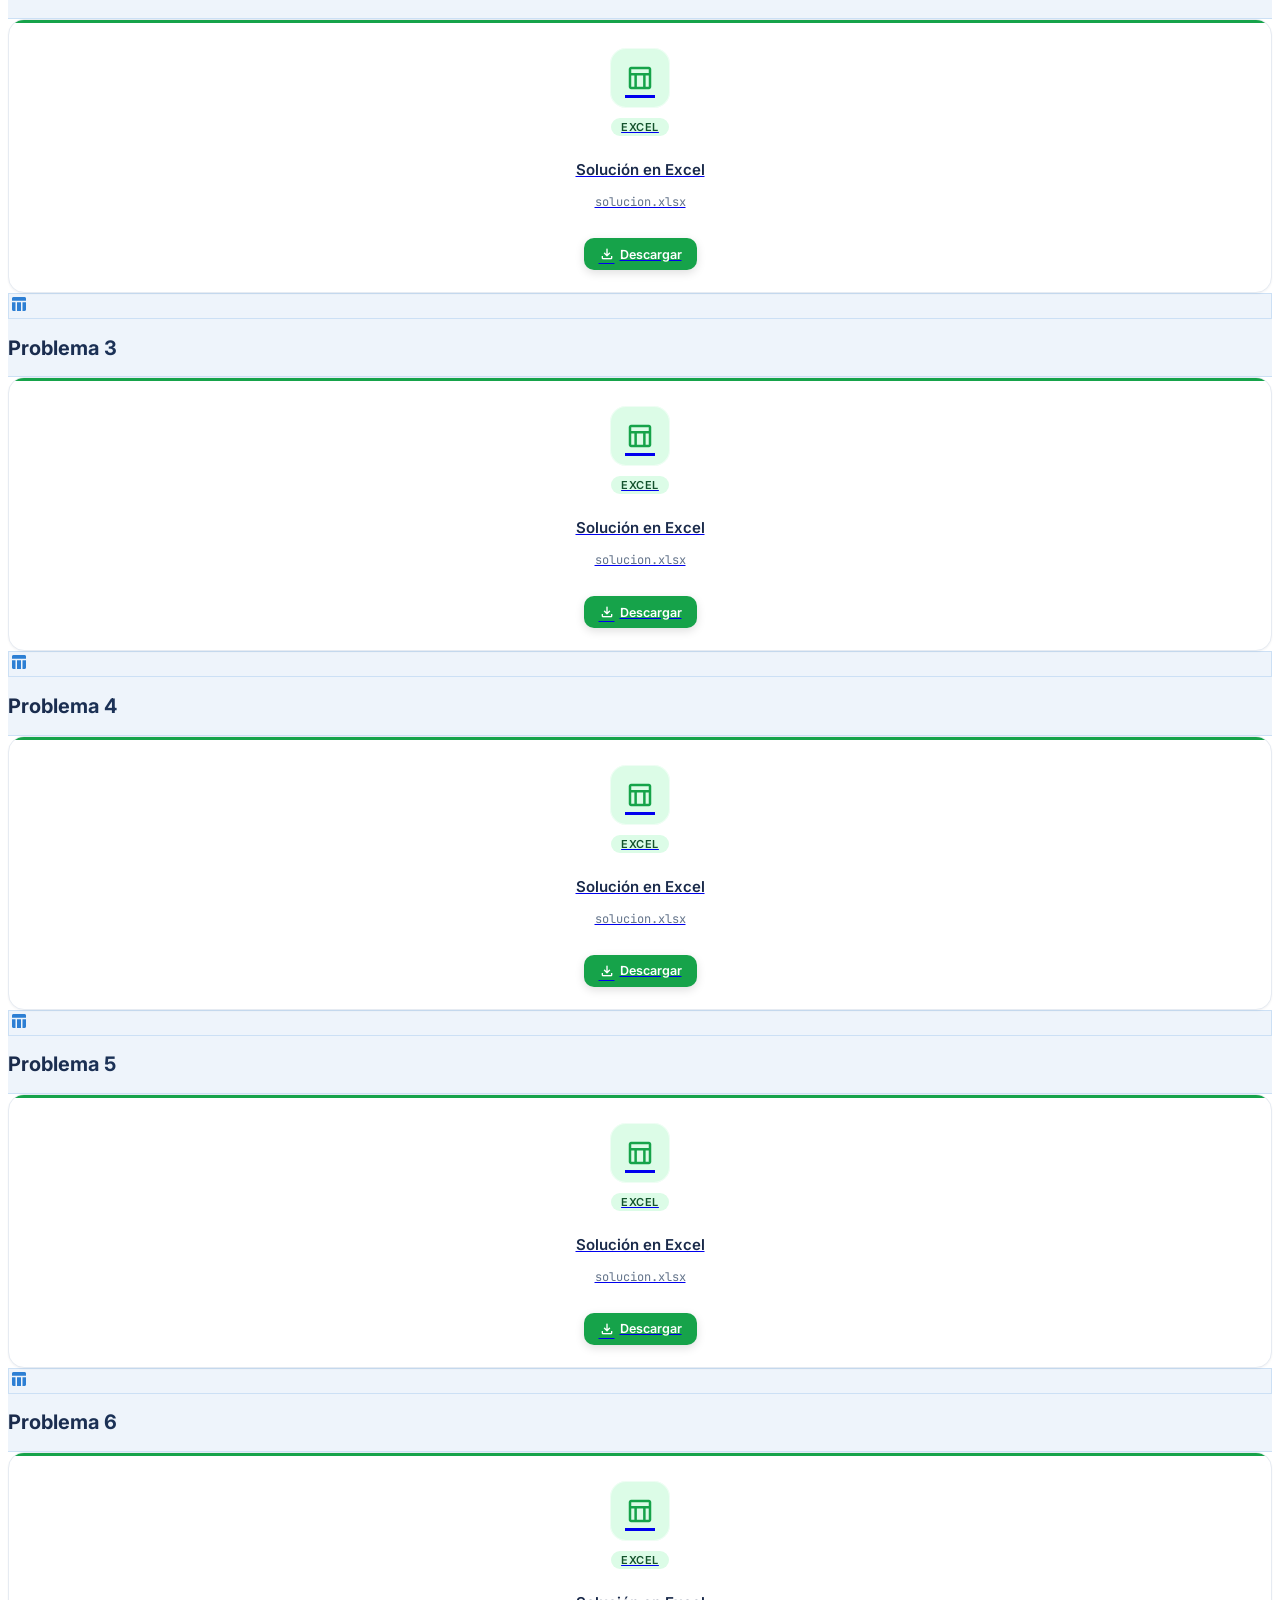
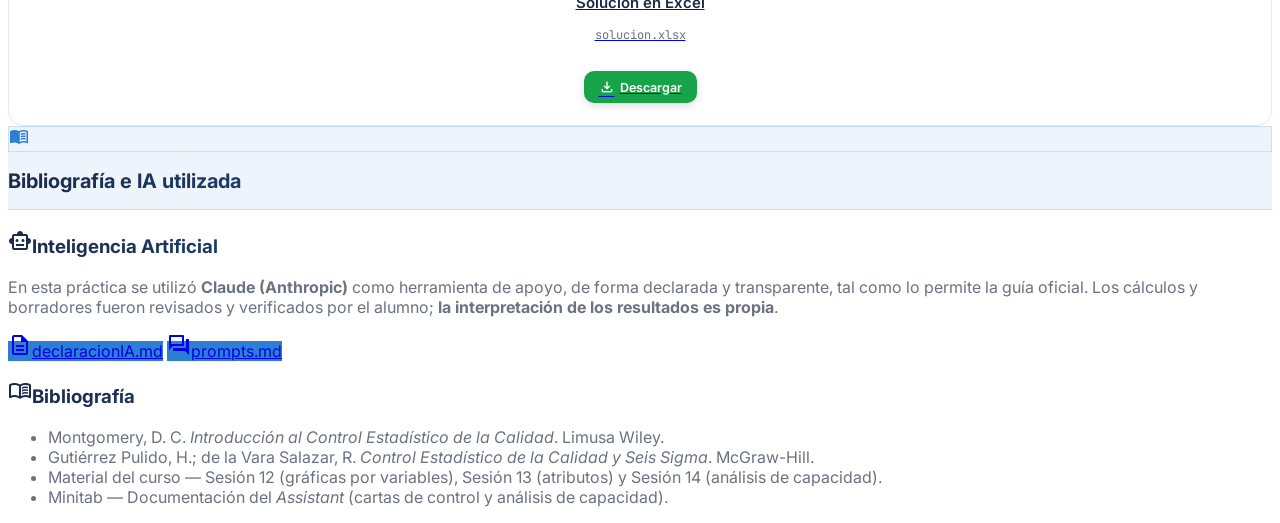
==== commit 77413da0: "Prueba" ====
--- a/anexos.html
+++ b/anexos.html
@@ -135,9 +135,9 @@
 <div>
 <h4 class="font-title-lg text-title-lg text-[#1a2a4a] font-bold gradient-title">Archivos de datos</h4>
 <p class="text-body-sm text-on-surface-variant max-w-4xl">
-    Para cada problema del examen se adjunta el archivo de datos en formato Excel
-    (<span class="font-mono-data text-xs bg-surface-container-high px-1">datos.xlsx</span>),
-    base de la resolución en Excel y Minitab. Descárgalo con el botón de cada tarjeta.
+    Para cada problema del examen se adjunta la solución en formato Excel
+    (<span class="font-mono-data text-xs bg-surface-container-high px-1">solucion.xlsx</span>),
+    con las tablas, fórmulas y gráficas de la resolución. Descárgala con el botón de cada tarjeta.
 </p>
 </div>
 </div>
@@ -153,12 +153,12 @@
     </div>
 <div class="p-lg grid grid-cols-1 sm:grid-cols-2 lg:grid-cols-3 gap-lg">
 <!-- Archivo Excel -->
-<a href="imagenes/problema1/datos.xlsx" download class="tool-card asset-card no-underline" data-tool="excel">
-    <div class="asset-card__icon"><span class="material-symbols-outlined">table_chart</span></div>
-    <span class="tool-badge excel">Excel</span>
-    <div>
-        <p class="asset-card__title">Archivo de datos</p>
-        <p class="asset-card__file">datos.xlsx</p>
+<a href="codigos/problema1/solucion.xlsx" download="PC4_Problema1_solucion.xlsx" class="tool-card asset-card no-underline" data-tool="excel">
+    <div class="asset-card__icon"><span class="material-symbols-outlined">table_chart</span></div>
+    <span class="tool-badge excel">Excel</span>
+    <div>
+        <p class="asset-card__title">Solución en Excel</p>
+        <p class="asset-card__file">solucion.xlsx</p>
     </div>
     <div class="asset-card__actions">
         <span class="asset-btn asset-btn--primary"><span class="material-symbols-outlined">download</span>Descargar</span>
@@ -176,12 +176,12 @@
     </div>
 <div class="p-lg grid grid-cols-1 sm:grid-cols-2 lg:grid-cols-3 gap-lg">
 <!-- Archivo Excel -->
-<a href="imagenes/problema2/datos.xlsx" download class="tool-card asset-card no-underline" data-tool="excel">
-    <div class="asset-card__icon"><span class="material-symbols-outlined">table_chart</span></div>
-    <span class="tool-badge excel">Excel</span>
-    <div>
-        <p class="asset-card__title">Archivo de datos</p>
-        <p class="asset-card__file">datos.xlsx</p>
+<a href="codigos/problema2/solucion.xlsx" download="PC4_Problema2_solucion.xlsx" class="tool-card asset-card no-underline" data-tool="excel">
+    <div class="asset-card__icon"><span class="material-symbols-outlined">table_chart</span></div>
+    <span class="tool-badge excel">Excel</span>
+    <div>
+        <p class="asset-card__title">Solución en Excel</p>
+        <p class="asset-card__file">solucion.xlsx</p>
     </div>
     <div class="asset-card__actions">
         <span class="asset-btn asset-btn--primary"><span class="material-symbols-outlined">download</span>Descargar</span>
@@ -199,12 +199,12 @@
     </div>
 <div class="p-lg grid grid-cols-1 sm:grid-cols-2 lg:grid-cols-3 gap-lg">
 <!-- Archivo Excel -->
-<a href="imagenes/problema3/datos.xlsx" download class="tool-card asset-card no-underline" data-tool="excel">
-    <div class="asset-card__icon"><span class="material-symbols-outlined">table_chart</span></div>
-    <span class="tool-badge excel">Excel</span>
-    <div>
-        <p class="asset-card__title">Archivo de datos</p>
-        <p class="asset-card__file">datos.xlsx</p>
+<a href="codigos/problema3/solucion.xlsx" download="PC4_Problema3_solucion.xlsx" class="tool-card asset-card no-underline" data-tool="excel">
+    <div class="asset-card__icon"><span class="material-symbols-outlined">table_chart</span></div>
+    <span class="tool-badge excel">Excel</span>
+    <div>
+        <p class="asset-card__title">Solución en Excel</p>
+        <p class="asset-card__file">solucion.xlsx</p>
     </div>
     <div class="asset-card__actions">
         <span class="asset-btn asset-btn--primary"><span class="material-symbols-outlined">download</span>Descargar</span>
@@ -222,12 +222,12 @@
     </div>
 <div class="p-lg grid grid-cols-1 sm:grid-cols-2 lg:grid-cols-3 gap-lg">
 <!-- Archivo Excel -->
-<a href="imagenes/problema4/datos.xlsx" download class="tool-card asset-card no-underline" data-tool="excel">
-    <div class="asset-card__icon"><span class="material-symbols-outlined">table_chart</span></div>
-    <span class="tool-badge excel">Excel</span>
-    <div>
-        <p class="asset-card__title">Archivo de datos</p>
-        <p class="asset-card__file">datos.xlsx</p>
+<a href="codigos/problema4/solucion.xlsx" download="PC4_Problema4_solucion.xlsx" class="tool-card asset-card no-underline" data-tool="excel">
+    <div class="asset-card__icon"><span class="material-symbols-outlined">table_chart</span></div>
+    <span class="tool-badge excel">Excel</span>
+    <div>
+        <p class="asset-card__title">Solución en Excel</p>
+        <p class="asset-card__file">solucion.xlsx</p>
     </div>
     <div class="asset-card__actions">
         <span class="asset-btn asset-btn--primary"><span class="material-symbols-outlined">download</span>Descargar</span>
@@ -245,12 +245,12 @@
     </div>
 <div class="p-lg grid grid-cols-1 sm:grid-cols-2 lg:grid-cols-3 gap-lg">
 <!-- Archivo Excel -->
-<a href="imagenes/problema5/datos.xlsx" download class="tool-card asset-card no-underline" data-tool="excel">
-    <div class="asset-card__icon"><span class="material-symbols-outlined">table_chart</span></div>
-    <span class="tool-badge excel">Excel</span>
-    <div>
-        <p class="asset-card__title">Archivo de datos</p>
-        <p class="asset-card__file">datos.xlsx</p>
+<a href="codigos/problema5/solucion.xlsx" download="PC4_Problema5_solucion.xlsx" class="tool-card asset-card no-underline" data-tool="excel">
+    <div class="asset-card__icon"><span class="material-symbols-outlined">table_chart</span></div>
+    <span class="tool-badge excel">Excel</span>
+    <div>
+        <p class="asset-card__title">Solución en Excel</p>
+        <p class="asset-card__file">solucion.xlsx</p>
     </div>
     <div class="asset-card__actions">
         <span class="asset-btn asset-btn--primary"><span class="material-symbols-outlined">download</span>Descargar</span>
@@ -268,12 +268,12 @@
     </div>
 <div class="p-lg grid grid-cols-1 sm:grid-cols-2 lg:grid-cols-3 gap-lg">
 <!-- Archivo Excel -->
-<a href="imagenes/problema6/datos.xlsx" download class="tool-card asset-card no-underline" data-tool="excel">
-    <div class="asset-card__icon"><span class="material-symbols-outlined">table_chart</span></div>
-    <span class="tool-badge excel">Excel</span>
-    <div>
-        <p class="asset-card__title">Archivo de datos</p>
-        <p class="asset-card__file">datos.xlsx</p>
+<a href="codigos/problema6/solucion.xlsx" download="PC4_Problema6_solucion.xlsx" class="tool-card asset-card no-underline" data-tool="excel">
+    <div class="asset-card__icon"><span class="material-symbols-outlined">table_chart</span></div>
+    <span class="tool-badge excel">Excel</span>
+    <div>
+        <p class="asset-card__title">Solución en Excel</p>
+        <p class="asset-card__file">solucion.xlsx</p>
     </div>
     <div class="asset-card__actions">
         <span class="asset-btn asset-btn--primary"><span class="material-symbols-outlined">download</span>Descargar</span>
